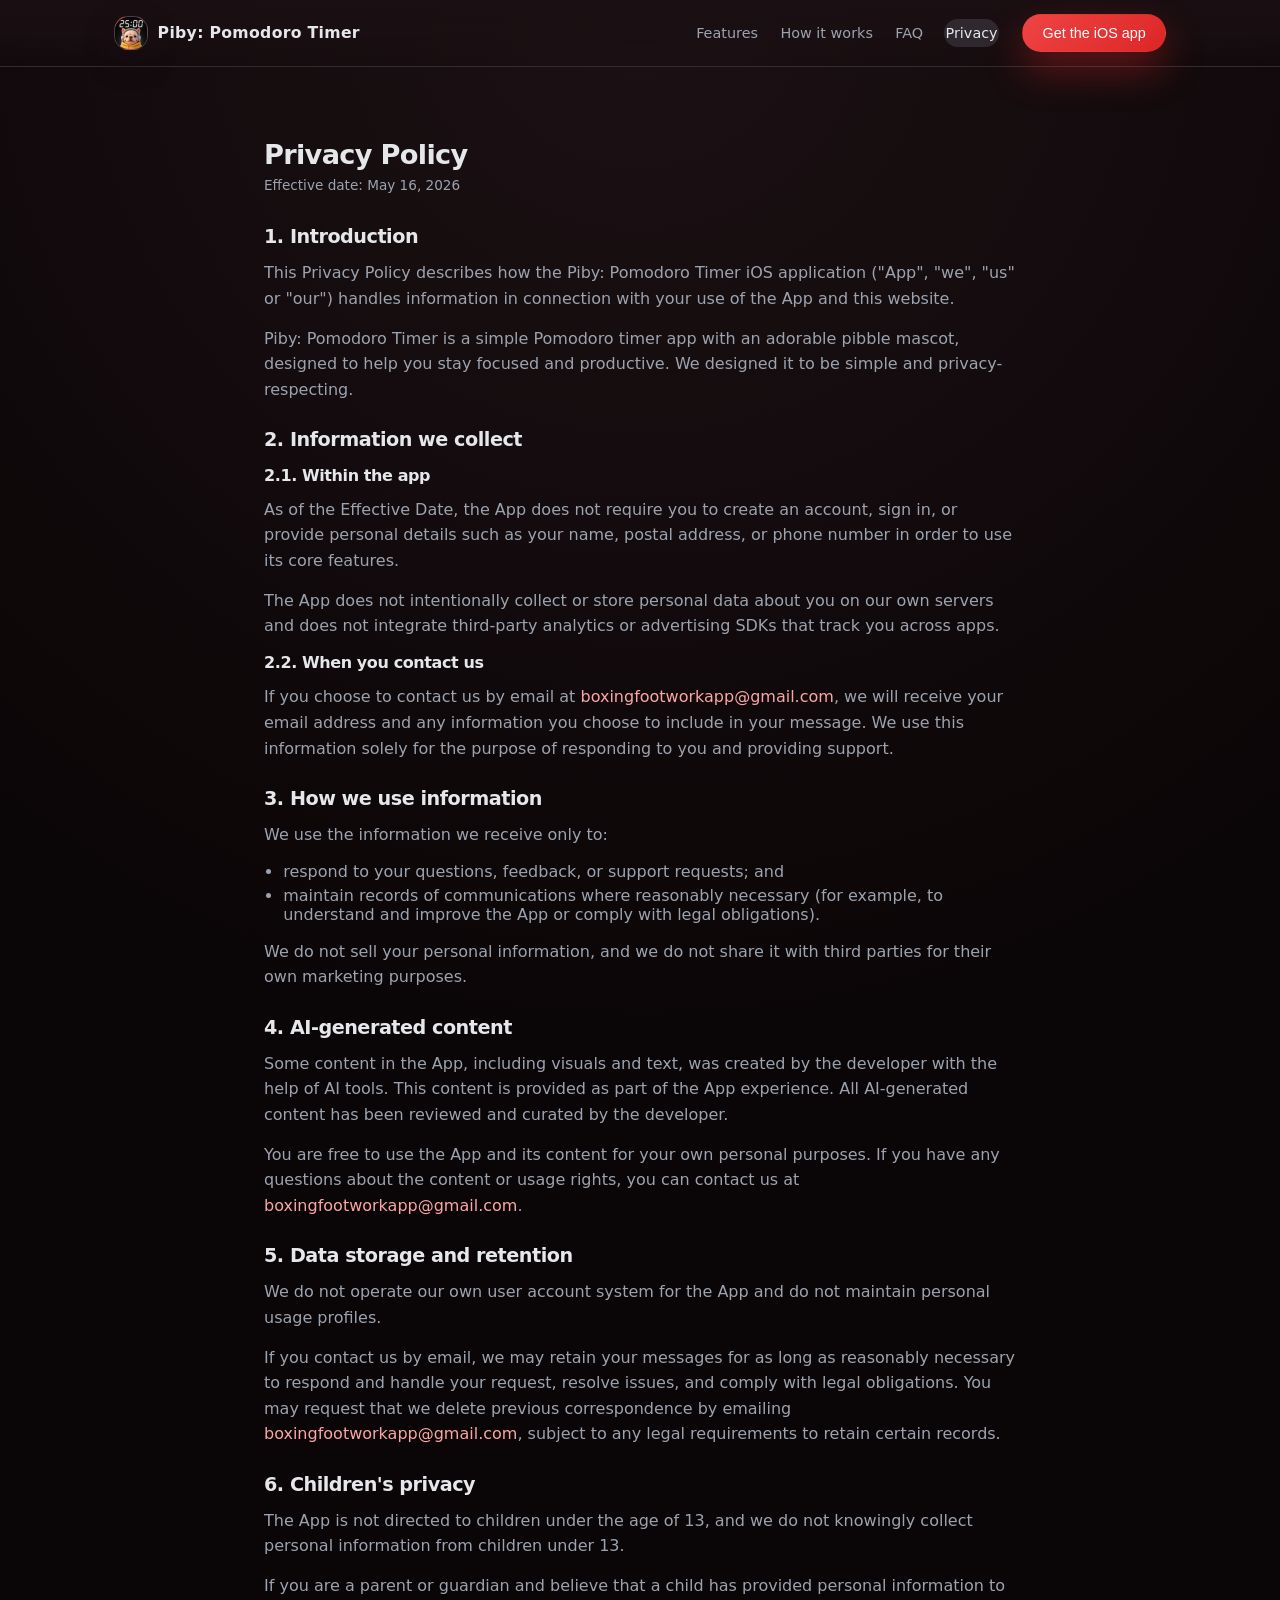
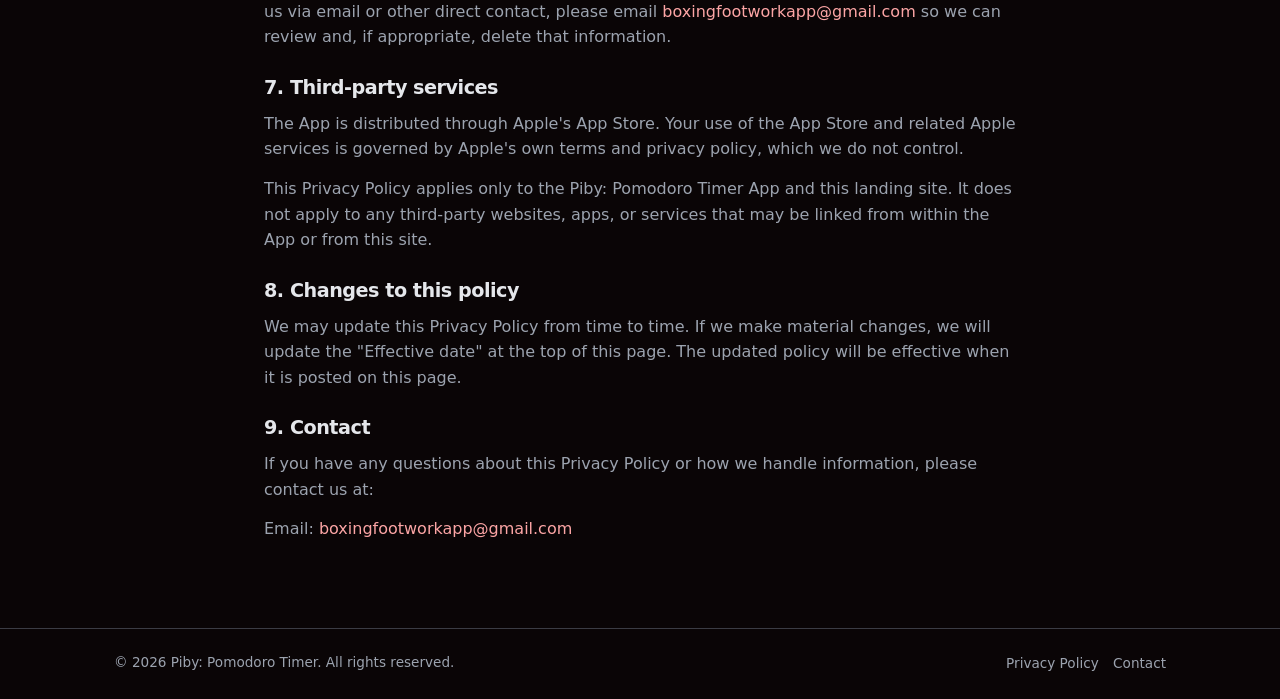
==== privacy.html @ 754820b5 "Initial commit: Piby Pomodoro Timer landing page Co-Authored-By: Claude Opus 4.6 <noreply@anthropic." ====
<!DOCTYPE html>
<html lang="en">
  <head>
    <meta charset="UTF-8" />
    <meta name="viewport" content="width=device-width, initial-scale=1" />
    <title>Privacy Policy – Piby: Pomodoro Timer</title>
    <meta
      name="description"
      content="Privacy Policy for the Piby: Pomodoro Timer iOS app. Learn how we handle your data."
    />
    <meta property="og:title" content="Privacy Policy – Piby: Pomodoro Timer" />
    <meta
      property="og:description"
      content="Details on how the Piby: Pomodoro Timer iOS app handles your data."
    />
    <meta property="og:type" content="website" />
    <meta property="og:image" content="app-icon.png" />
    <link rel="icon" type="image/png" href="app-icon.png" />
    <link rel="apple-touch-icon" href="app-icon.png" />
    <link rel="stylesheet" href="styles.css" />
  </head>
  <body>
    <header class="site-header">
      <div class="container nav-container">
        <a href="index.html" class="brand">
          <div class="brand-icon">
            <img src="app-icon.png" alt="Piby app icon" />
          </div>
          <span class="brand-text">Piby: Pomodoro Timer</span>
        </a>
        <nav class="nav">
          <a href="index.html#features" class="nav-link">Features</a>
          <a href="index.html#how-it-works" class="nav-link">How it works</a>
          <a href="index.html#faq" class="nav-link">FAQ</a>
          <a href="privacy.html" class="nav-link nav-link-active">Privacy</a>
          <button class="btn btn-primary nav-cta" type="button">
            Get the iOS app
          </button>
        </nav>
      </div>
    </header>

    <main class="section">
      <div class="container policy">
        <h1>Privacy Policy</h1>
        <p class="policy-meta">Effective date: May 16, 2026</p>

        <section>
          <h2>1. Introduction</h2>
          <p>
            This Privacy Policy describes how the Piby: Pomodoro Timer iOS
            application (&quot;App&quot;, &quot;we&quot;, &quot;us&quot; or
            &quot;our&quot;) handles information in connection with your use of
            the App and this website.
          </p>
          <p>
            Piby: Pomodoro Timer is a simple Pomodoro timer app with an adorable
            pibble mascot, designed to help you stay focused and productive. We
            designed it to be simple and privacy-respecting.
          </p>
        </section>

        <section>
          <h2>2. Information we collect</h2>
          <h3>2.1. Within the app</h3>
          <p>
            As of the Effective Date, the App does not require you to create an
            account, sign in, or provide personal details such as your name,
            postal address, or phone number in order to use its core features.
          </p>
          <p>
            The App does not intentionally collect or store personal data about
            you on our own servers and does not integrate third-party analytics
            or advertising SDKs that track you across apps.
          </p>

          <h3>2.2. When you contact us</h3>
          <p>
            If you choose to contact us by email at
            <a href="mailto:boxingfootworkapp@gmail.com">boxingfootworkapp@gmail.com</a>, we will
            receive your email address and any information you choose to include
            in your message. We use this information solely for the purpose of
            responding to you and providing support.
          </p>
        </section>

        <section>
          <h2>3. How we use information</h2>
          <p>We use the information we receive only to:</p>
          <ul>
            <li>respond to your questions, feedback, or support requests; and</li>
            <li>
              maintain records of communications where reasonably necessary (for
              example, to understand and improve the App or comply with legal
              obligations).
            </li>
          </ul>
          <p>
            We do not sell your personal information, and we do not share it
            with third parties for their own marketing purposes.
          </p>
        </section>

        <section>
          <h2>4. AI-generated content</h2>
          <p>
            Some content in the App, including visuals and text, was created by
            the developer with the help of AI tools. This content is provided
            as part of the App experience. All AI-generated content has been
            reviewed and curated by the developer.
          </p>
          <p>
            You are free to use the App and its content for your own personal
            purposes. If you have any questions about the content or usage
            rights, you can contact us at
            <a href="mailto:boxingfootworkapp@gmail.com">boxingfootworkapp@gmail.com</a>.
          </p>
        </section>

        <section>
          <h2>5. Data storage and retention</h2>
          <p>
            We do not operate our own user account system for the App and do not
            maintain personal usage profiles.
          </p>
          <p>
            If you contact us by email, we may retain your messages for as long
            as reasonably necessary to respond and handle your request, resolve
            issues, and comply with legal obligations. You may request that we
            delete previous correspondence by emailing
            <a href="mailto:boxingfootworkapp@gmail.com">boxingfootworkapp@gmail.com</a>, subject to
            any legal requirements to retain certain records.
          </p>
        </section>

        <section>
          <h2>6. Children&apos;s privacy</h2>
          <p>
            The App is not directed to children under the age of 13, and we do
            not knowingly collect personal information from children under 13.
          </p>
          <p>
            If you are a parent or guardian and believe that a child has
            provided personal information to us via email or other direct
            contact, please email
            <a href="mailto:boxingfootworkapp@gmail.com">boxingfootworkapp@gmail.com</a> so we can
            review and, if appropriate, delete that information.
          </p>
        </section>

        <section>
          <h2>7. Third-party services</h2>
          <p>
            The App is distributed through Apple&apos;s App Store. Your use of
            the App Store and related Apple services is governed by Apple&apos;s
            own terms and privacy policy, which we do not control.
          </p>
          <p>
            This Privacy Policy applies only to the Piby: Pomodoro Timer App
            and this landing site. It does not apply to any third-party
            websites, apps, or services that may be linked from within the App
            or from this site.
          </p>
        </section>

        <section>
          <h2>8. Changes to this policy</h2>
          <p>
            We may update this Privacy Policy from time to time. If we make
            material changes, we will update the &quot;Effective date&quot; at
            the top of this page. The updated policy will be effective when it
            is posted on this page.
          </p>
        </section>

        <section>
          <h2>9. Contact</h2>
          <p>
            If you have any questions about this Privacy Policy or how we
            handle information, please contact us at:
          </p>
          <p>
            Email:
            <a href="mailto:boxingfootworkapp@gmail.com">boxingfootworkapp@gmail.com</a>
          </p>
        </section>
      </div>
    </main>

    <footer class="site-footer">
      <div class="container footer-inner">
        <p class="footer-text">
          &copy; <span id="year"></span> Piby: Pomodoro Timer. All rights reserved.
        </p>
        <div class="footer-links">
          <a href="privacy.html" class="footer-link">Privacy Policy</a>
          <a href="mailto:boxingfootworkapp@gmail.com" class="footer-link">Contact</a>
        </div>
      </div>
      <script>
        (function () {
          var el = document.getElementById('year');
          if (el) {
            el.textContent = new Date().getFullYear();
          }
        })();
      </script>
    </footer>
  </body>
</html>
---- styles.css ----
:root {
  --bg: #0a0506;
  --bg-alt: #120b0d;
  --surface: #1a0f12;
  --surface-soft: #1c1114;
  --primary: #ef4444;
  --primary-soft: rgba(239, 68, 68, 0.12);
  --text: #e5e7eb;
  --muted: #9ca3af;
  --border: rgba(148, 163, 184, 0.28);
  --shadow-soft: 0 18px 45px rgba(26, 15, 18, 0.75);
  --radius-lg: 1.5rem;
  --radius-xl: 1.8rem;
}

*,
*::before,
*::after {
  box-sizing: border-box;
}

html,
body {
  margin: 0;
  padding: 0;
}

body {
  min-height: 100vh;
  font-family: system-ui, -apple-system, BlinkMacSystemFont, 'SF Pro Text',
    'Segoe UI', sans-serif;
  background: radial-gradient(circle at top, #1c1114 0, #0a0506 45%, #0a0506 100%);
  color: var(--text);
  -webkit-font-smoothing: antialiased;
}

img {
  max-width: 100%;
  height: auto;
  display: block;
}

a {
  color: inherit;
  text-decoration: none;
}

a:hover {
  text-decoration: underline;
}

.container {
  max-width: 1100px;
  margin: 0 auto;
  padding: 0 1.5rem;
}

.section {
  padding: 4.5rem 0;
}

.section-alt {
  background: radial-gradient(circle at top left, #1c1114 0, #0a0506 55%);
}

h1,
h2,
h3,
h4 {
  margin: 0 0 0.75rem;
  font-weight: 600;
  letter-spacing: -0.025em;
}

p {
  margin: 0 0 0.9rem;
  color: var(--muted);
  line-height: 1.6;
}

ul {
  margin: 0 0 0.9rem 1.2rem;
  padding: 0;
  color: var(--muted);
}

li + li {
  margin-top: 0.35rem;
}

/* Header / Navigation */

.site-header {
  position: sticky;
  top: 0;
  z-index: 20;
  backdrop-filter: blur(16px);
  background: linear-gradient(
    to bottom,
    rgba(26, 15, 18, 0.92),
    rgba(26, 15, 18, 0.82),
    transparent
  );
  border-bottom: 1px solid rgba(148, 163, 184, 0.2);
}

.nav-container {
  display: flex;
  align-items: center;
  justify-content: space-between;
  padding: 0.9rem 1.5rem;
  gap: 1.5rem;
}

.brand {
  display: inline-flex;
  align-items: center;
  gap: 0.6rem;
  text-decoration: none;
}

.brand-icon {
  width: 34px;
  height: 34px;
  border-radius: 0.9rem;
  overflow: hidden;
  background: radial-gradient(circle at 30% 0, #dc2626, #1a0f12 60%, #0a0506);
  display: flex;
  align-items: center;
  justify-content: center;
  border: 1px solid rgba(148, 163, 184, 0.35);
  box-shadow: 0 12px 26px rgba(26, 15, 18, 0.75);
}

.brand-icon img {
  width: 100%;
  height: 100%;
  object-fit: cover;
}

.brand-text {
  font-weight: 600;
  font-size: 0.98rem;
  letter-spacing: 0.02em;
}

.nav {
  display: flex;
  align-items: center;
  gap: 1.2rem;
  font-size: 0.9rem;
}

.nav-link {
  text-decoration: none;
  color: var(--muted);
  padding: 0.35rem 0.1rem;
  border-radius: 999px;
  transition: color 0.18s ease, background-color 0.18s ease;
}

.nav-link:hover {
  color: var(--text);
  background-color: rgba(148, 163, 184, 0.08);
  text-decoration: none;
}

.nav-link-active {
  color: var(--text);
  background-color: rgba(148, 163, 184, 0.18);
}

.nav-cta {
  margin-left: 0.25rem;
}

/* Buttons */

.btn {
  display: inline-flex;
  align-items: center;
  justify-content: center;
  gap: 0.4rem;
  padding: 0.6rem 1.2rem;
  border-radius: 999px;
  border: 1px solid transparent;
  font-size: 0.9rem;
  font-weight: 500;
  cursor: pointer;
  text-decoration: none;
  transition: background-color 0.18s ease, color 0.18s ease,
    border-color 0.18s ease, box-shadow 0.18s ease, transform 0.08s ease;
}

.btn-primary {
  background: linear-gradient(135deg, #ef4444, #dc2626);
  color: white;
  box-shadow: 0 18px 38px rgba(220, 38, 38, 0.4);
}

.btn-primary:hover {
  background: linear-gradient(135deg, #dc2626, #b91c1c);
  box-shadow: 0 16px 30px rgba(220, 38, 38, 0.5);
  transform: translateY(-1px);
}

.btn-secondary {
  background-color: rgba(26, 15, 18, 0.9);
  border-color: rgba(148, 163, 184, 0.4);
  color: var(--text);
}

.btn-secondary:hover {
  background-color: rgba(26, 15, 18, 1);
  border-color: rgba(252, 165, 165, 0.7);
}

.btn:focus-visible {
  outline: 2px solid #e5e7eb;
  outline-offset: 2px;
}

/* Hero */

.hero-section {
  padding-top: 5.5rem;
}

.hero {
  display: flex;
  align-items: center;
  justify-content: space-between;
  gap: 3rem;
}

.hero-text {
  flex: 1 1 52%;
}

.hero-text h1 {
  font-size: clamp(2.2rem, 3.3vw, 2.9rem);
  margin-bottom: 0.85rem;
}

.hero-subtitle {
  font-size: 0.98rem;
  max-width: 30rem;
}

.hero-actions {
  display: flex;
  flex-wrap: wrap;
  gap: 0.8rem;
  margin-top: 1.4rem;
}

.hero-media {
  flex: 1 1 40%;
  display: flex;
  justify-content: center;
}

.phone {
  width: 260px;
  padding: 0.7rem;
  border-radius: 2rem;
  background: radial-gradient(circle at top, #2d1a1e 0, #0a0506 80%);
  border: 1px solid rgba(148, 163, 184, 0.5);
  box-shadow: var(--shadow-soft);
}

.phone-inner {
  border-radius: 1.5rem;
  padding: 1.6rem 1.2rem 1.3rem;
  background: radial-gradient(circle at 0 0, #dc2626 0, #0a0506 50%, #0a0506 100%);
  display: flex;
  flex-direction: column;
  align-items: center;
  gap: 1rem;
}

.phone-icon {
  width: 82px;
  height: 82px;
  border-radius: 1.5rem;
  overflow: hidden;
  border: 1px solid rgba(252, 165, 165, 0.6);
  box-shadow: 0 18px 40px rgba(153, 27, 27, 0.8);
}

.phone-icon img {
  width: 100%;
  height: 100%;
  object-fit: cover;
}

.phone-app-name {
  font-size: 0.9rem;
  font-weight: 500;
  color: #e5e7eb;
}

.phone-wave {
  width: 100%;
  height: 46px;
  border-radius: 999px;
  background:
    radial-gradient(circle at 0 50%, rgba(248, 113, 113, 0.7) 0, transparent 55%),
    radial-gradient(circle at 50% 50%, rgba(251, 146, 60, 0.8) 0, transparent 55%),
    radial-gradient(circle at 100% 50%, rgba(252, 165, 165, 0.7) 0, transparent 55%);
  opacity: 0.85;
  filter: blur(0.5px);
}

/* Sections */

.section-header {
  text-align: center;
  margin-bottom: 2.5rem;
}

.section-header h2 {
  font-size: 1.5rem;
}

.section-lead {
  max-width: 32rem;
  margin: 0.4rem auto 0;
  font-size: 0.95rem;
}

.feature-grid {
  display: grid;
  grid-template-columns: repeat(auto-fit, minmax(220px, 1fr));
  gap: 1.5rem;
}

.card {
  border-radius: var(--radius-lg);
  padding: 1.3rem 1.3rem 1.1rem;
  background: linear-gradient(145deg, #0a0506, #0a0506);
  border: 1px solid var(--border);
  box-shadow: 0 18px 46px rgba(26, 15, 18, 0.9);
}

.card h3 {
  font-size: 1rem;
}

.steps {
  display: grid;
  grid-template-columns: repeat(auto-fit, minmax(210px, 1fr));
  gap: 1.5rem;
}

.step {
  border-radius: var(--radius-lg);
  padding: 1.3rem 1.3rem 1.1rem;
  background: linear-gradient(145deg, #0a0506, #0a0506);
  border: 1px solid var(--border);
}

.step-number {
  width: 28px;
  height: 28px;
  border-radius: 999px;
  display: inline-flex;
  align-items: center;
  justify-content: center;
  background: var(--primary-soft);
  color: #fca5a5;
  font-size: 0.86rem;
  margin-bottom: 0.6rem;
}

.faq {
  max-width: 720px;
  margin: 0 auto;
  display: grid;
  gap: 1rem;
}

.faq-item {
  border-radius: 1.1rem;
  padding: 1.1rem 1.2rem;
  background-color: rgba(26, 15, 18, 0.95);
  border: 1px solid rgba(148, 163, 184, 0.33);
}

.faq-item h3 {
  font-size: 0.98rem;
}

.faq-item p:last-child {
  margin-bottom: 0;
}

.faq a {
  color: #fca5a5;
}

.faq a:hover {
  color: #fecaca;
}

/* Privacy policy page */

.policy {
  max-width: 800px;
}

.policy h1 {
  font-size: 1.7rem;
  margin-bottom: 0.3rem;
}

.policy-meta {
  font-size: 0.85rem;
  color: var(--muted);
  margin-bottom: 1.8rem;
}

.policy section + section {
  margin-top: 1.6rem;
}

.policy h2 {
  font-size: 1.2rem;
}

.policy h3 {
  font-size: 1rem;
  margin-top: 0.9rem;
}

.policy a {
  color: #fca5a5;
}

.policy a:hover {
  color: #fecaca;
}

/* Footer */

.site-footer {
  border-top: 1px solid rgba(148, 163, 184, 0.35);
  padding: 1.4rem 0 1.6rem;
  background: radial-gradient(circle at top, #0a0506 0, #0a0506 100%);
}

.footer-inner {
  display: flex;
  align-items: center;
  justify-content: space-between;
  gap: 1rem;
  font-size: 0.85rem;
}

.footer-text {
  margin: 0;
  color: var(--muted);
}

.footer-links {
  display: flex;
  align-items: center;
  gap: 0.9rem;
}

.footer-link {
  color: var(--muted);
  text-decoration: none;
}

.footer-link:hover {
  color: var(--text);
  text-decoration: none;
}

/* Responsive */

@media (max-width: 840px) {
  .nav-container {
    flex-wrap: wrap;
    padding-inline: 1.1rem;
  }

  .nav {
    flex-wrap: wrap;
    justify-content: flex-end;
  }

  .nav-cta {
    order: -1;
  }

  .hero {
    flex-direction: column;
    text-align: center;
  }

  .hero-text {
    order: 1;
  }

  .hero-subtitle {
    margin-left: auto;
    margin-right: auto;
  }

  .hero-actions {
    justify-content: center;
  }

  .hero-media {
    order: 2;
  }
}

@media (max-width: 640px) {
  .section {
    padding: 3.5rem 0;
  }

  .nav-container {
    justify-content: space-between;
  }

  .nav {
    font-size: 0.82rem;
    gap: 0.8rem;
  }

  .nav-cta {
    padding-inline: 0.9rem;
  }

  .phone {
    width: 230px;
  }

  .footer-inner {
    flex-direction: column;
    align-items: flex-start;
  }
}
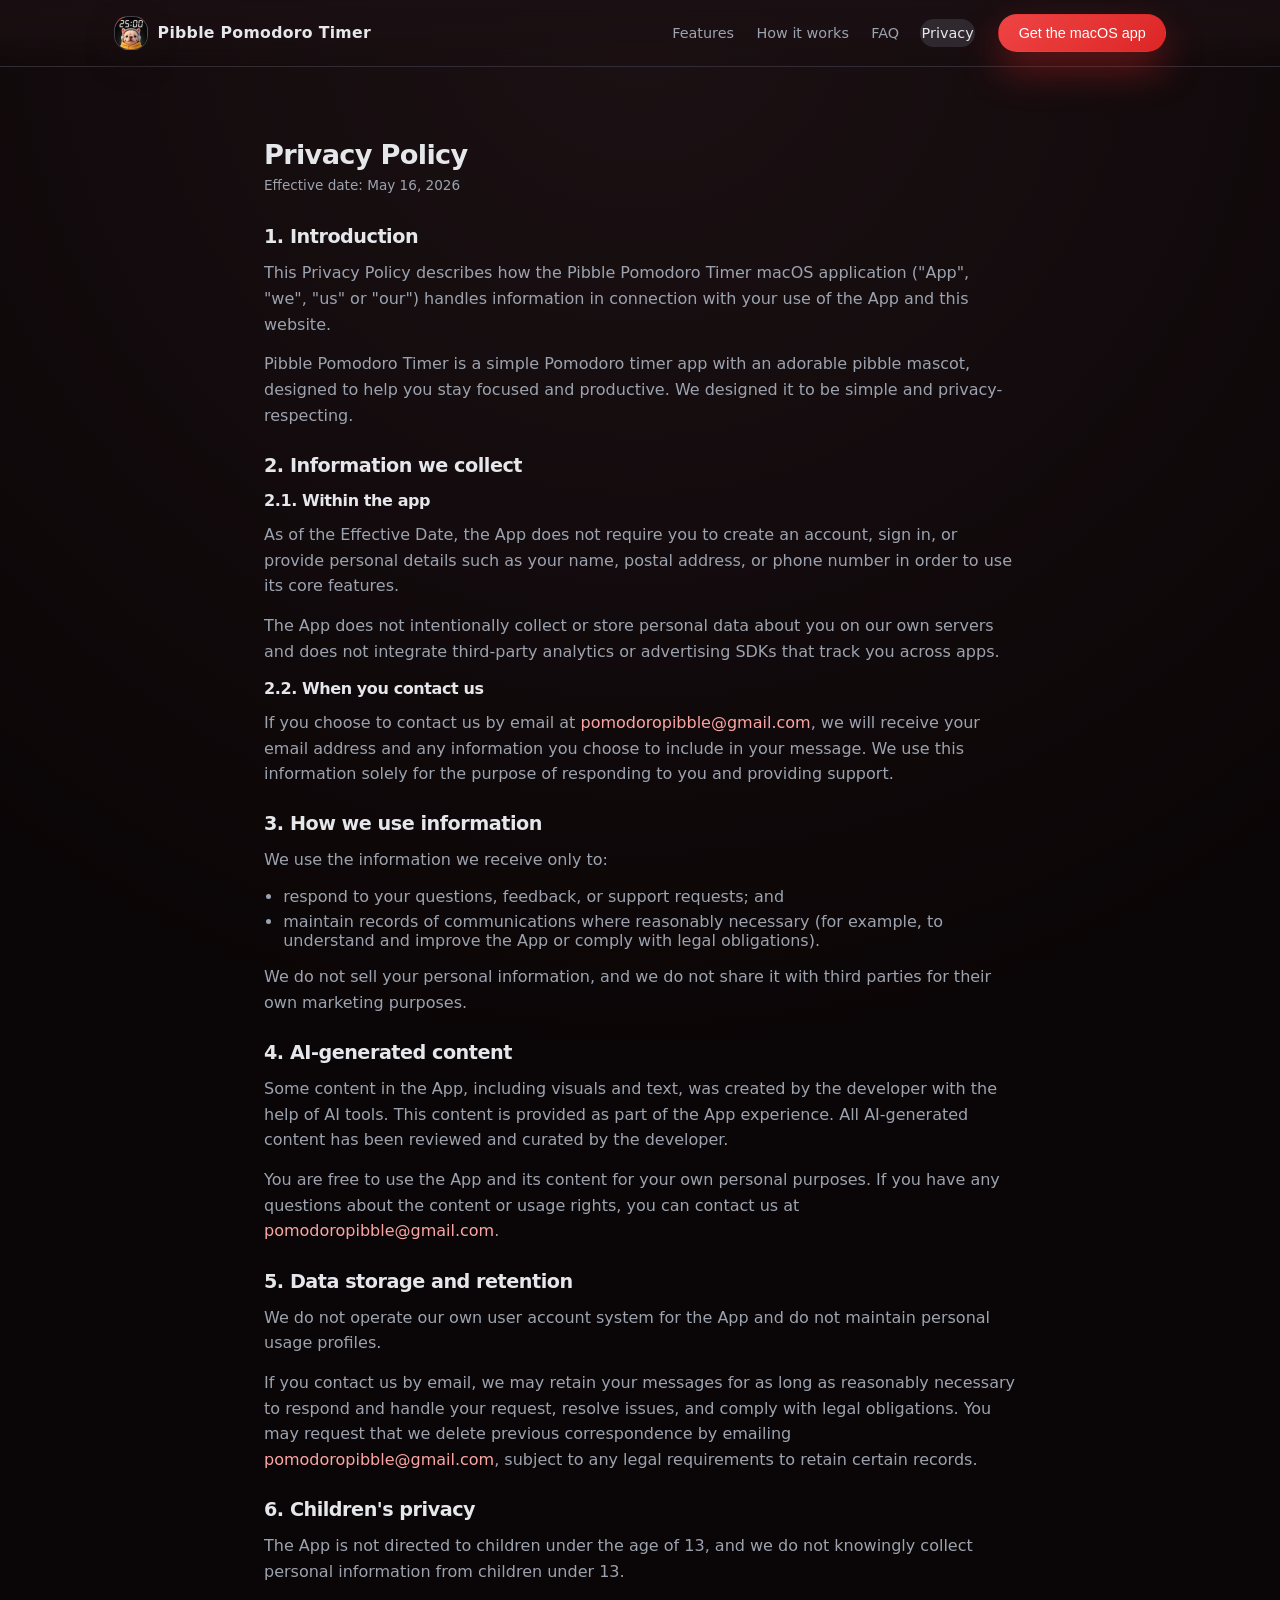
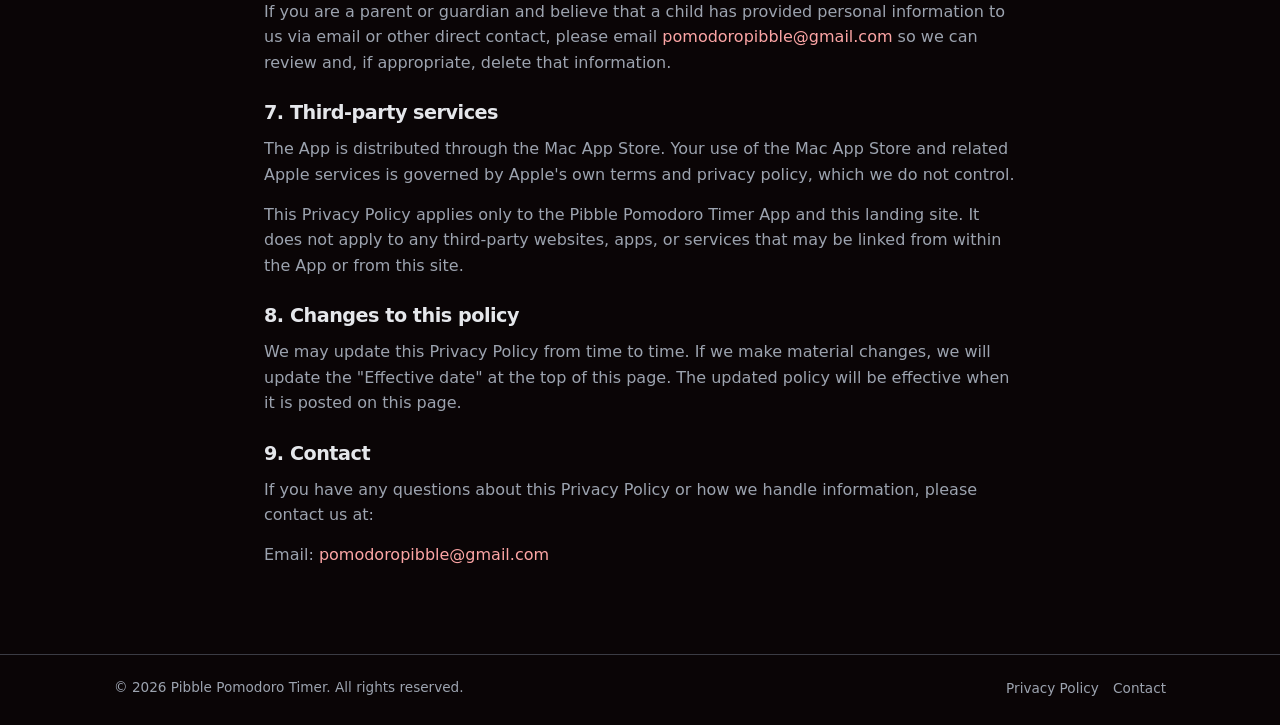
==== commit f0a36ba5: "Update landing for macOS app: rename to Pibble Pomodoro Timer, update email and platform references " ====
--- a/privacy.html
+++ b/privacy.html
@@ -3,15 +3,15 @@
   <head>
     <meta charset="UTF-8" />
     <meta name="viewport" content="width=device-width, initial-scale=1" />
-    <title>Privacy Policy – Piby: Pomodoro Timer</title>
+    <title>Privacy Policy – Pibble Pomodoro Timer</title>
     <meta
       name="description"
-      content="Privacy Policy for the Piby: Pomodoro Timer iOS app. Learn how we handle your data."
+      content="Privacy Policy for the Pibble Pomodoro Timer macOS app. Learn how we handle your data."
     />
-    <meta property="og:title" content="Privacy Policy – Piby: Pomodoro Timer" />
+    <meta property="og:title" content="Privacy Policy – Pibble Pomodoro Timer" />
     <meta
       property="og:description"
-      content="Details on how the Piby: Pomodoro Timer iOS app handles your data."
+      content="Details on how the Pibble Pomodoro Timer macOS app handles your data."
     />
     <meta property="og:type" content="website" />
     <meta property="og:image" content="app-icon.png" />
@@ -26,7 +26,7 @@
           <div class="brand-icon">
             <img src="app-icon.png" alt="Piby app icon" />
           </div>
-          <span class="brand-text">Piby: Pomodoro Timer</span>
+          <span class="brand-text">Pibble Pomodoro Timer</span>
         </a>
         <nav class="nav">
           <a href="index.html#features" class="nav-link">Features</a>
@@ -34,7 +34,7 @@
           <a href="index.html#faq" class="nav-link">FAQ</a>
           <a href="privacy.html" class="nav-link nav-link-active">Privacy</a>
           <button class="btn btn-primary nav-cta" type="button">
-            Get the iOS app
+            Get the macOS app
           </button>
         </nav>
       </div>
@@ -48,13 +48,13 @@
         <section>
           <h2>1. Introduction</h2>
           <p>
-            This Privacy Policy describes how the Piby: Pomodoro Timer iOS
+            This Privacy Policy describes how the Pibble Pomodoro Timer macOS
             application (&quot;App&quot;, &quot;we&quot;, &quot;us&quot; or
             &quot;our&quot;) handles information in connection with your use of
             the App and this website.
           </p>
           <p>
-            Piby: Pomodoro Timer is a simple Pomodoro timer app with an adorable
+            Pibble Pomodoro Timer is a simple Pomodoro timer app with an adorable
             pibble mascot, designed to help you stay focused and productive. We
             designed it to be simple and privacy-respecting.
           </p>
@@ -77,7 +77,7 @@
           <h3>2.2. When you contact us</h3>
           <p>
             If you choose to contact us by email at
-            <a href="mailto:boxingfootworkapp@gmail.com">boxingfootworkapp@gmail.com</a>, we will
+            <a href="mailto:pomodoropibble@gmail.com">pomodoropibble@gmail.com</a>, we will
             receive your email address and any information you choose to include
             in your message. We use this information solely for the purpose of
             responding to you and providing support.
@@ -113,7 +113,7 @@
             You are free to use the App and its content for your own personal
             purposes. If you have any questions about the content or usage
             rights, you can contact us at
-            <a href="mailto:boxingfootworkapp@gmail.com">boxingfootworkapp@gmail.com</a>.
+            <a href="mailto:pomodoropibble@gmail.com">pomodoropibble@gmail.com</a>.
           </p>
         </section>
 
@@ -128,7 +128,7 @@
             as reasonably necessary to respond and handle your request, resolve
             issues, and comply with legal obligations. You may request that we
             delete previous correspondence by emailing
-            <a href="mailto:boxingfootworkapp@gmail.com">boxingfootworkapp@gmail.com</a>, subject to
+            <a href="mailto:pomodoropibble@gmail.com">pomodoropibble@gmail.com</a>, subject to
             any legal requirements to retain certain records.
           </p>
         </section>
@@ -143,7 +143,7 @@
             If you are a parent or guardian and believe that a child has
             provided personal information to us via email or other direct
             contact, please email
-            <a href="mailto:boxingfootworkapp@gmail.com">boxingfootworkapp@gmail.com</a> so we can
+            <a href="mailto:pomodoropibble@gmail.com">pomodoropibble@gmail.com</a> so we can
             review and, if appropriate, delete that information.
           </p>
         </section>
@@ -151,12 +151,12 @@
         <section>
           <h2>7. Third-party services</h2>
           <p>
-            The App is distributed through Apple&apos;s App Store. Your use of
-            the App Store and related Apple services is governed by Apple&apos;s
+            The App is distributed through the Mac App Store. Your use of
+            the Mac App Store and related Apple services is governed by Apple&apos;s
             own terms and privacy policy, which we do not control.
           </p>
           <p>
-            This Privacy Policy applies only to the Piby: Pomodoro Timer App
+            This Privacy Policy applies only to the Pibble Pomodoro Timer App
             and this landing site. It does not apply to any third-party
             websites, apps, or services that may be linked from within the App
             or from this site.
@@ -181,7 +181,7 @@
           </p>
           <p>
             Email:
-            <a href="mailto:boxingfootworkapp@gmail.com">boxingfootworkapp@gmail.com</a>
+            <a href="mailto:pomodoropibble@gmail.com">pomodoropibble@gmail.com</a>
           </p>
         </section>
       </div>
@@ -190,11 +190,11 @@
     <footer class="site-footer">
       <div class="container footer-inner">
         <p class="footer-text">
-          &copy; <span id="year"></span> Piby: Pomodoro Timer. All rights reserved.
+          &copy; <span id="year"></span> Pibble Pomodoro Timer. All rights reserved.
         </p>
         <div class="footer-links">
           <a href="privacy.html" class="footer-link">Privacy Policy</a>
-          <a href="mailto:boxingfootworkapp@gmail.com" class="footer-link">Contact</a>
+          <a href="mailto:pomodoropibble@gmail.com" class="footer-link">Contact</a>
         </div>
       </div>
       <script>
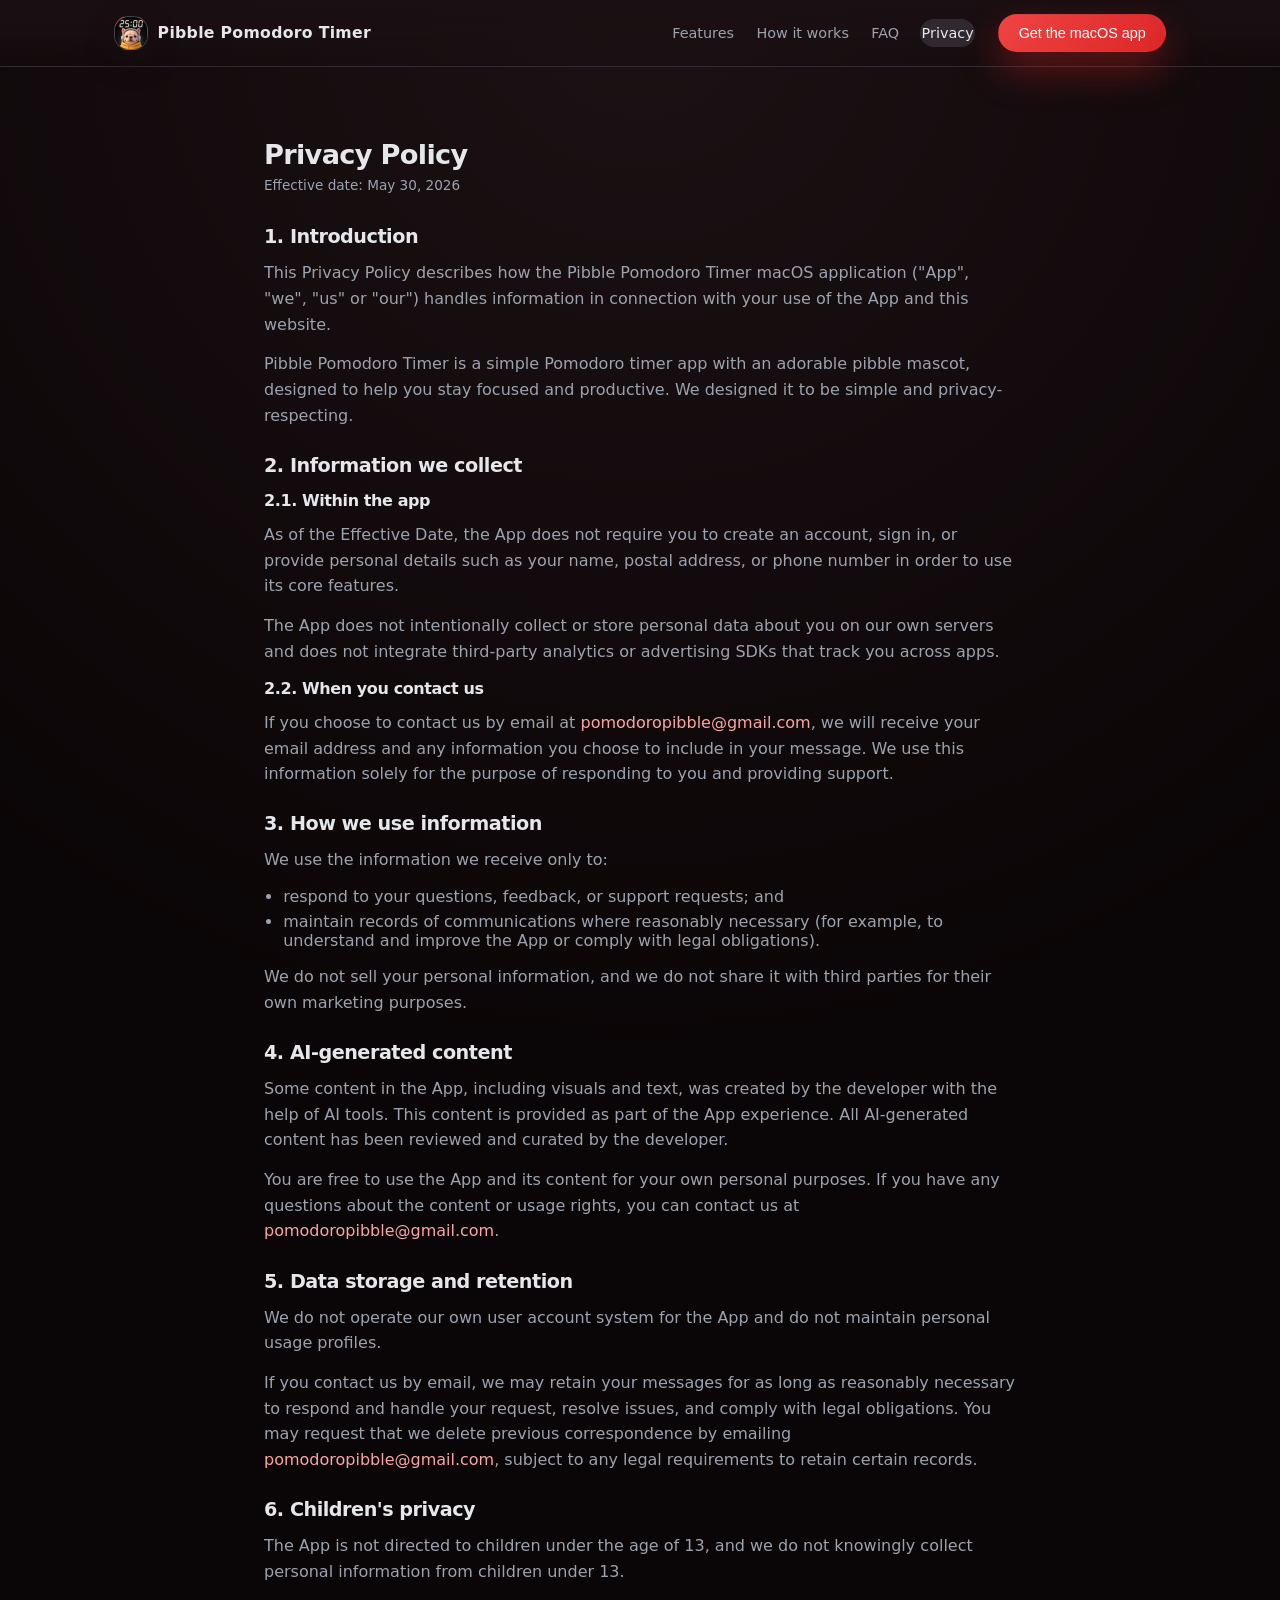
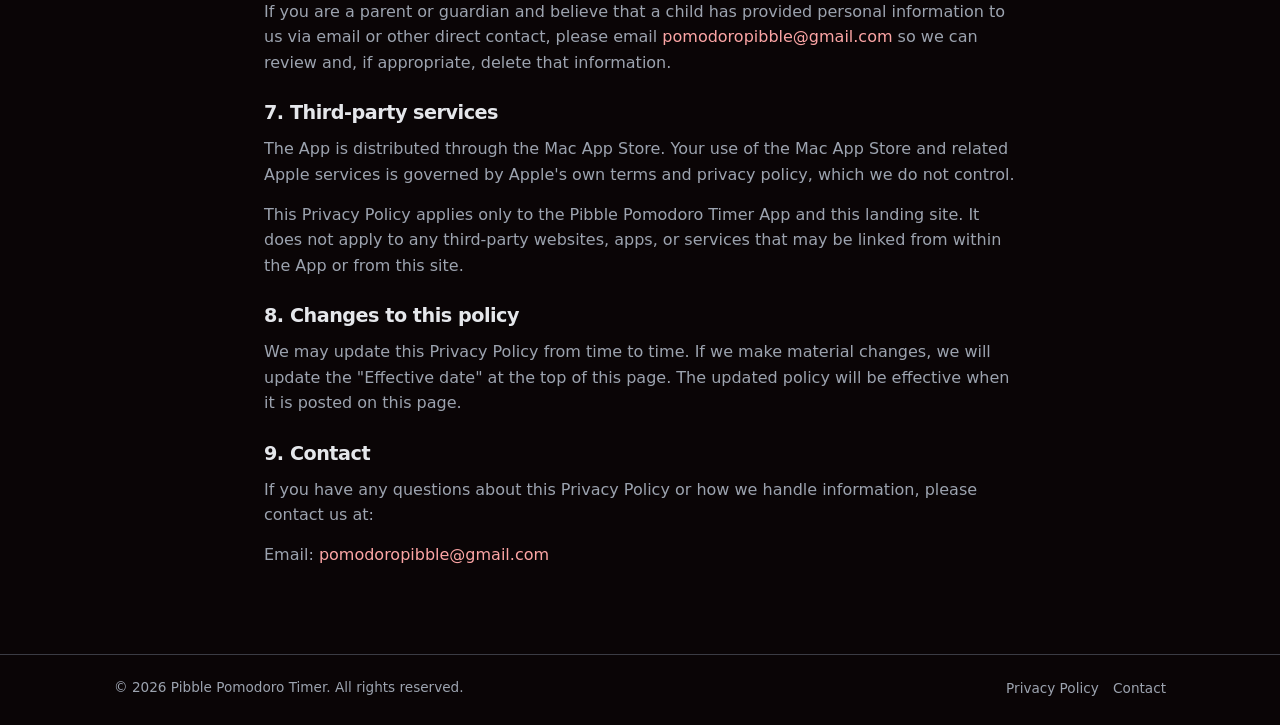
==== commit 8c6a0417: "Rename mascot from Piby to Pibble, update privacy policy date to May 30 Co-Authored-By: Claude Opus " ====
--- a/privacy.html
+++ b/privacy.html
@@ -24,7 +24,7 @@
       <div class="container nav-container">
         <a href="index.html" class="brand">
           <div class="brand-icon">
-            <img src="app-icon.png" alt="Piby app icon" />
+            <img src="app-icon.png" alt="Pibble app icon" />
           </div>
           <span class="brand-text">Pibble Pomodoro Timer</span>
         </a>
@@ -43,7 +43,7 @@
     <main class="section">
       <div class="container policy">
         <h1>Privacy Policy</h1>
-        <p class="policy-meta">Effective date: May 16, 2026</p>
+        <p class="policy-meta">Effective date: May 30, 2026</p>
 
         <section>
           <h2>1. Introduction</h2>
